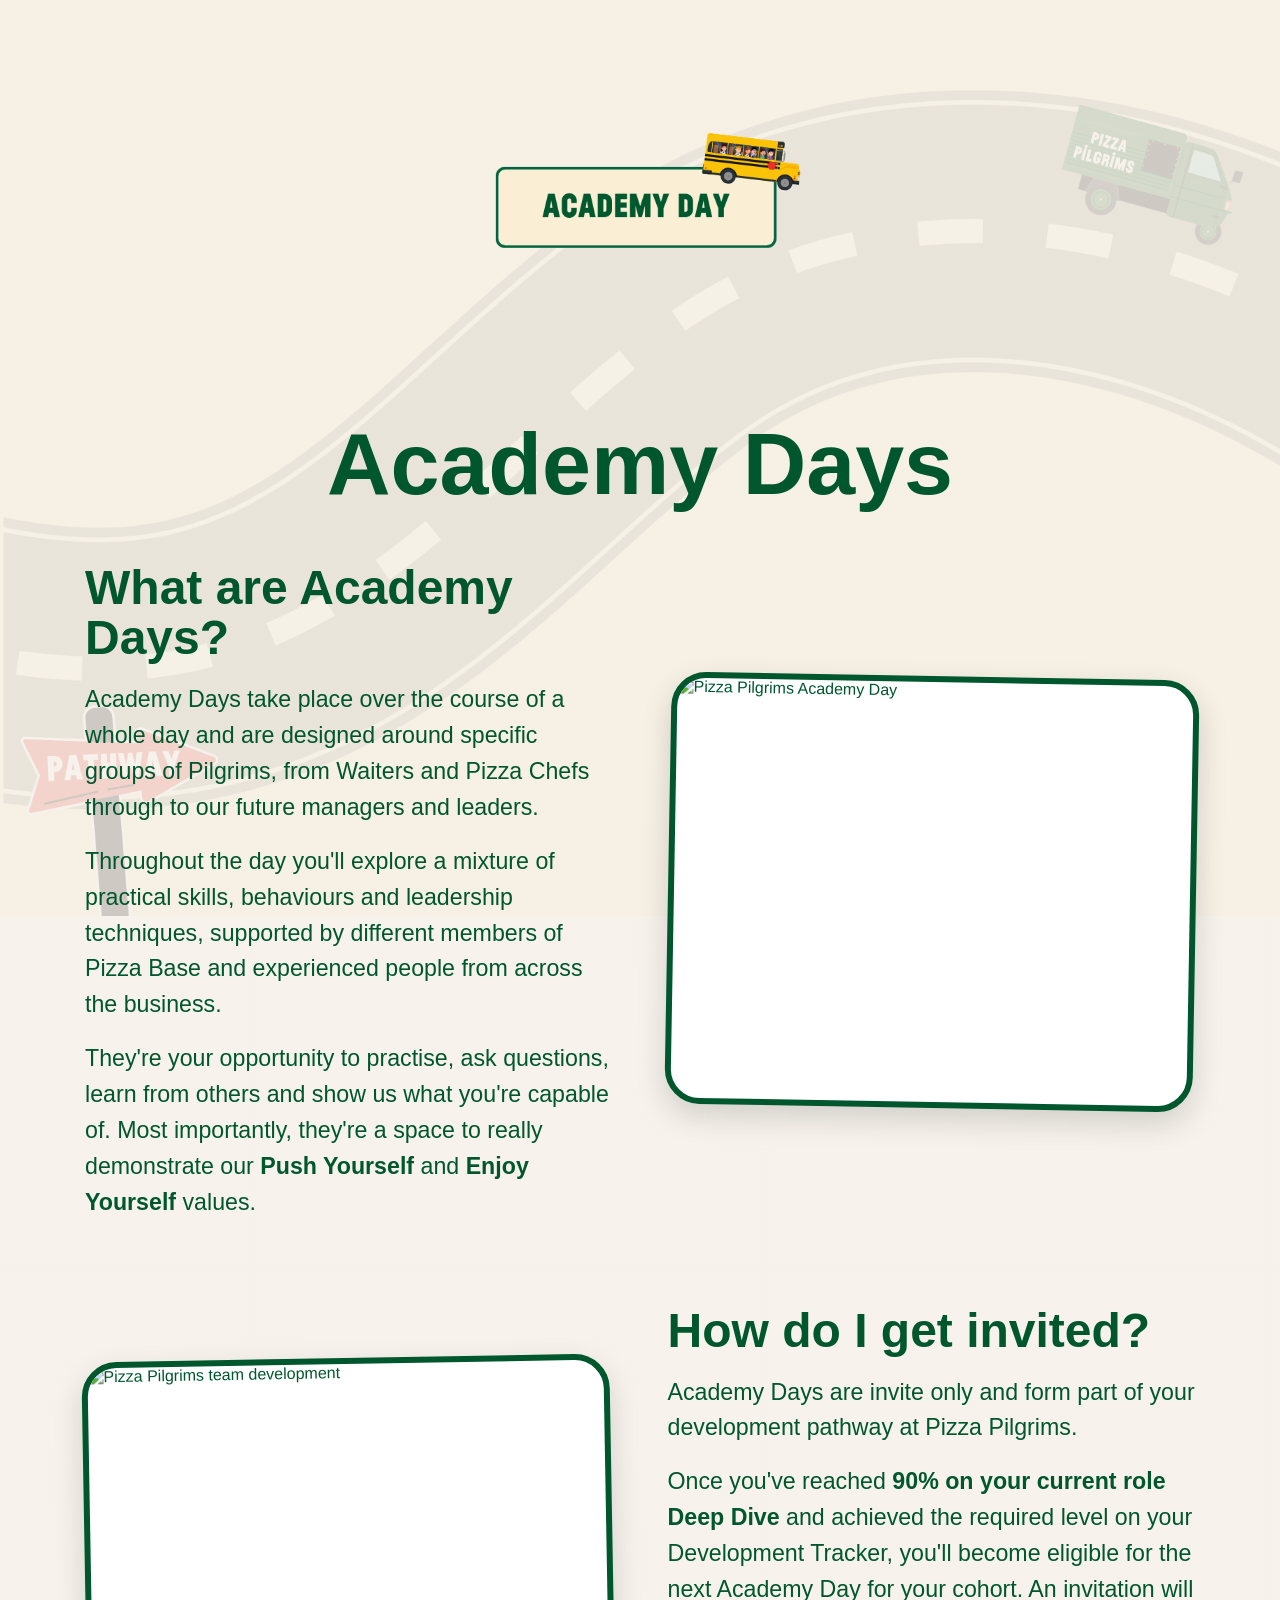
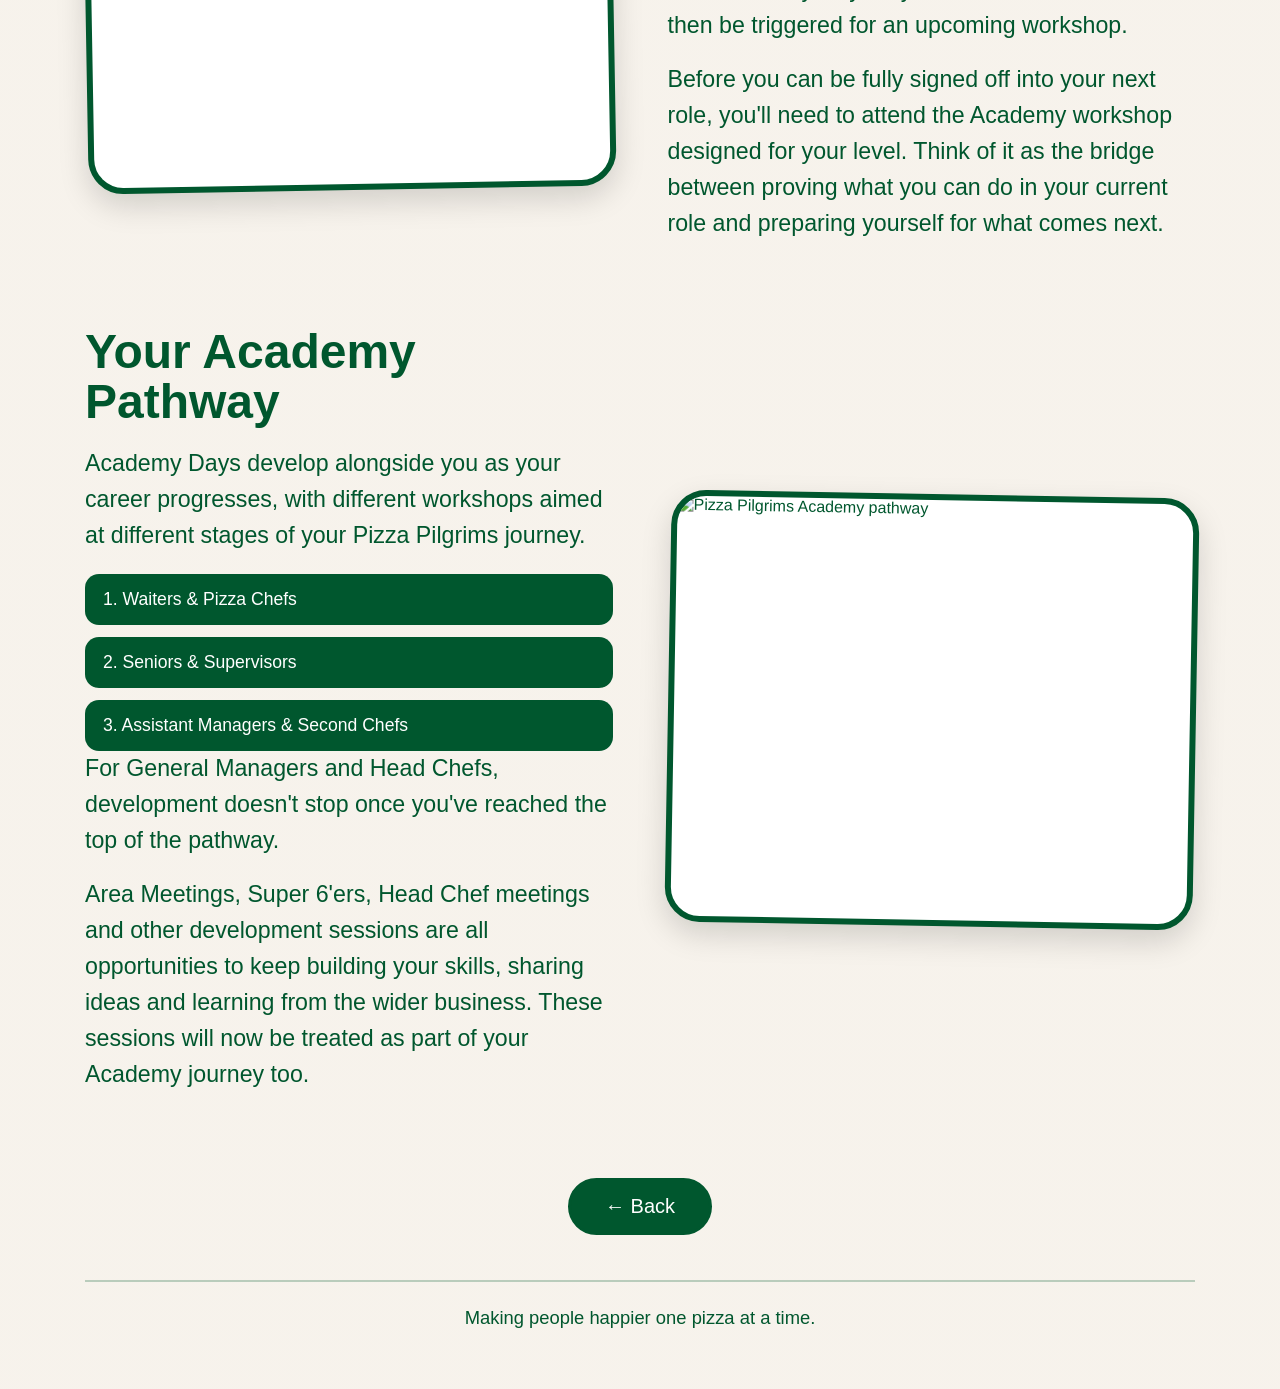
==== index.html @ 4c910af8 "Create index.html" ====
<!DOCTYPE html>
<html lang="en">

<head>
<meta charset="UTF-8">
<meta name="viewport" content="width=device-width, initial-scale=1.0">

<title>Academy Days</title>

<style>

/* =========================
   FONT
========================= */

@font-face {
    font-family: "PizzaPilgrims";
    src: url("./pizzapilgrims.otf") format("opentype");
    font-weight: normal;
    font-style: normal;
}


/* =========================
   COLOURS
========================= */

:root {
    --green: #00572E;
    --cream: #F5F0E8;
    --white: #ffffff;
}


/* =========================
   RESET
========================= */

* {
    margin: 0;
    padding: 0;
    box-sizing: border-box;
}


/* =========================
   PAGE
========================= */

body {
    min-height: 100vh;

    font-family: "PizzaPilgrims", Arial, sans-serif;

    color: var(--green);

    background:
        linear-gradient(
            rgba(245, 240, 232, 0.84),
            rgba(245, 240, 232, 0.84)
        ),
        url("./background.jpg") center center / cover fixed no-repeat;
}


/* =========================
   MAIN WRAPPER
========================= */

.wrapper {
    width: min(1150px, 92%);
    margin: auto;

    padding: 45px 20px 60px;
}


/* =========================
   HEADER
========================= */

header {
    text-align: center;
    margin-bottom: 55px;
}

.logo {
    width: min(350px, 75vw);
    display: block;

    margin: 0 auto 25px;
}

h1 {
    font-size: clamp(3rem, 7vw, 5.5rem);
    line-height: 1;

    color: var(--green);
}


/* =========================
   ACADEMY SECTIONS
========================= */

.academy-section {
    display: grid;
    grid-template-columns: 1fr 1fr;

    align-items: center;

    gap: 55px;

    margin-bottom: 85px;
}


/* =========================
   TEXT
========================= */

.text-content {
    font-size: clamp(1.15rem, 2vw, 1.45rem);
    line-height: 1.55;
}

.text-content h2 {
    font-size: clamp(2rem, 4vw, 3rem);

    margin-bottom: 18px;

    line-height: 1.05;
}

.text-content p + p {
    margin-top: 18px;
}


/* =========================
   IMAGE FRAME
========================= */

.image-frame {
    width: 100%;

    border: 6px solid var(--green);
    border-radius: 35px;

    overflow: hidden;

    background: var(--white);

    box-shadow:
        0 12px 30px rgba(0, 0, 0, 0.15);

    transform: rotate(1deg);
}

.academy-section:nth-of-type(even) .image-frame {
    transform: rotate(-1deg);
}

.image-frame img {
    width: 100%;
    height: 420px;

    display: block;

    object-fit: cover;
}


/* =========================
   COHORTS
========================= */

.cohorts {
    margin-top: 20px;

    display: grid;
    gap: 12px;
}

.cohort {
    background: var(--green);
    color: var(--white);

    padding: 12px 18px;

    border-radius: 14px;

    font-size: 1.1rem;
}


/* =========================
   BACK BUTTON
========================= */

.back-area {
    text-align: center;

    margin-top: 15px;
    margin-bottom: 45px;
}

.back-button {
    display: inline-block;

    background: var(--green);
    color: var(--white);

    text-decoration: none;

    padding: 14px 34px;

    border-radius: 50px;

    font-size: 1.25rem;

    border: 3px solid var(--green);

    transition:
        transform 0.2s ease,
        background 0.2s ease,
        color 0.2s ease;
}

.back-button:hover {
    background: var(--cream);
    color: var(--green);

    transform: translateY(-3px);
}


/* =========================
   FOOTER
========================= */

footer {
    text-align: center;

    font-size: 1.15rem;

    padding-top: 25px;

    border-top: 2px solid rgba(0, 87, 46, 0.25);
}


/* =========================
   MOBILE
========================= */

@media (max-width: 800px) {

    .wrapper {
        padding-top: 30px;
    }

    header {
        margin-bottom: 40px;
    }

    .academy-section {
        grid-template-columns: 1fr;

        gap: 28px;

        margin-bottom: 65px;
    }

    .image-frame {
        transform: none !important;
    }

    .image-frame img {
        height: 320px;
    }

    /*
       Section 2 has image first naturally.
       Section 1 + 3 are text then image,
       so move image above/below where needed.
    */

    .section-one .text-content {
        order: 1;
    }

    .section-one .image-frame {
        order: 2;
    }

    .section-two .image-frame {
        order: 1;
    }

    .section-two .text-content {
        order: 2;
    }

    .section-three .text-content {
        order: 1;
    }

    .section-three .image-frame {
        order: 2;
    }
}

</style>
</head>


<body>

<div class="wrapper">


    <!-- =====================
         HEADER
    ====================== -->

    <header>

        <img
            src="./logo.png"
            alt="Pizza Pilgrims Academy"
            class="logo"
        >

        <h1>Academy Days</h1>

    </header>



    <!-- =====================
         SECTION ONE
    ====================== -->

    <section class="academy-section section-one">

        <div class="text-content">

            <h2>What are Academy Days?</h2>

            <p>
                Academy Days take place over the course of a whole day and are
                designed around specific groups of Pilgrims, from Waiters and
                Pizza Chefs through to our future managers and leaders.
            </p>

            <p>
                Throughout the day you'll explore a mixture of practical skills,
                behaviours and leadership techniques, supported by different
                members of Pizza Base and experienced people from across the
                business.
            </p>

            <p>
                They're your opportunity to practise, ask questions, learn from
                others and show us what you're capable of. Most importantly,
                they're a space to really demonstrate our
                <strong>Push Yourself</strong> and
                <strong>Enjoy Yourself</strong> values.
            </p>

        </div>


        <div class="image-frame">

            <img
                src="./Photo1.jpg"
                alt="Pizza Pilgrims Academy Day"
            >

        </div>

    </section>



    <!-- =====================
         SECTION TWO
    ====================== -->

    <section class="academy-section section-two">

        <div class="image-frame">

            <img
                src="./Photo2.jpg"
                alt="Pizza Pilgrims team development"
            >

        </div>


        <div class="text-content">

            <h2>How do I get invited?</h2>

            <p>
                Academy Days are invite only and form part of your development
                pathway at Pizza Pilgrims.
            </p>

            <p>
                Once you've reached <strong>90% on your current role Deep Dive</strong>
                and achieved the required level on your Development Tracker,
                you'll become eligible for the next Academy Day for your cohort.
                An invitation will then be triggered for an upcoming workshop.
            </p>

            <p>
                Before you can be fully signed off into your next role, you'll
                need to attend the Academy workshop designed for your level.
                Think of it as the bridge between proving what you can do in
                your current role and preparing yourself for what comes next.
            </p>

        </div>

    </section>



    <!-- =====================
         SECTION THREE
    ====================== -->

    <section class="academy-section section-three">

        <div class="text-content">

            <h2>Your Academy Pathway</h2>

            <p>
                Academy Days develop alongside you as your career progresses,
                with different workshops aimed at different stages of your
                Pizza Pilgrims journey.
            </p>


            <div class="cohorts">

                <div class="cohort">
                    1. Waiters &amp; Pizza Chefs
                </div>

                <div class="cohort">
                    2. Seniors &amp; Supervisors
                </div>

                <div class="cohort">
                    3. Assistant Managers &amp; Second Chefs
                </div>

            </div>


            <p>
                For General Managers and Head Chefs, development doesn't stop
                once you've reached the top of the pathway.
            </p>

            <p>
                Area Meetings, Super 6'ers, Head Chef meetings and other
                development sessions are all opportunities to keep building
                your skills, sharing ideas and learning from the wider business.
                These sessions will now be treated as part of your Academy
                journey too.
            </p>

        </div>


        <div class="image-frame">

            <img
                src="./Photo3.jpg"
                alt="Pizza Pilgrims Academy pathway"
            >

        </div>

    </section>



    <!-- =====================
         BACK BUTTON
    ====================== -->

    <div class="back-area">

        <a
            href="https://joe-pizzapilgrims.github.io/Academy/#"
            class="back-button"
        >
            ← Back
        </a>

    </div>



    <!-- =====================
         FOOTER
    ====================== -->

    <footer>
        Making people happier one pizza at a time.
    </footer>


</div>

</body>
</html>
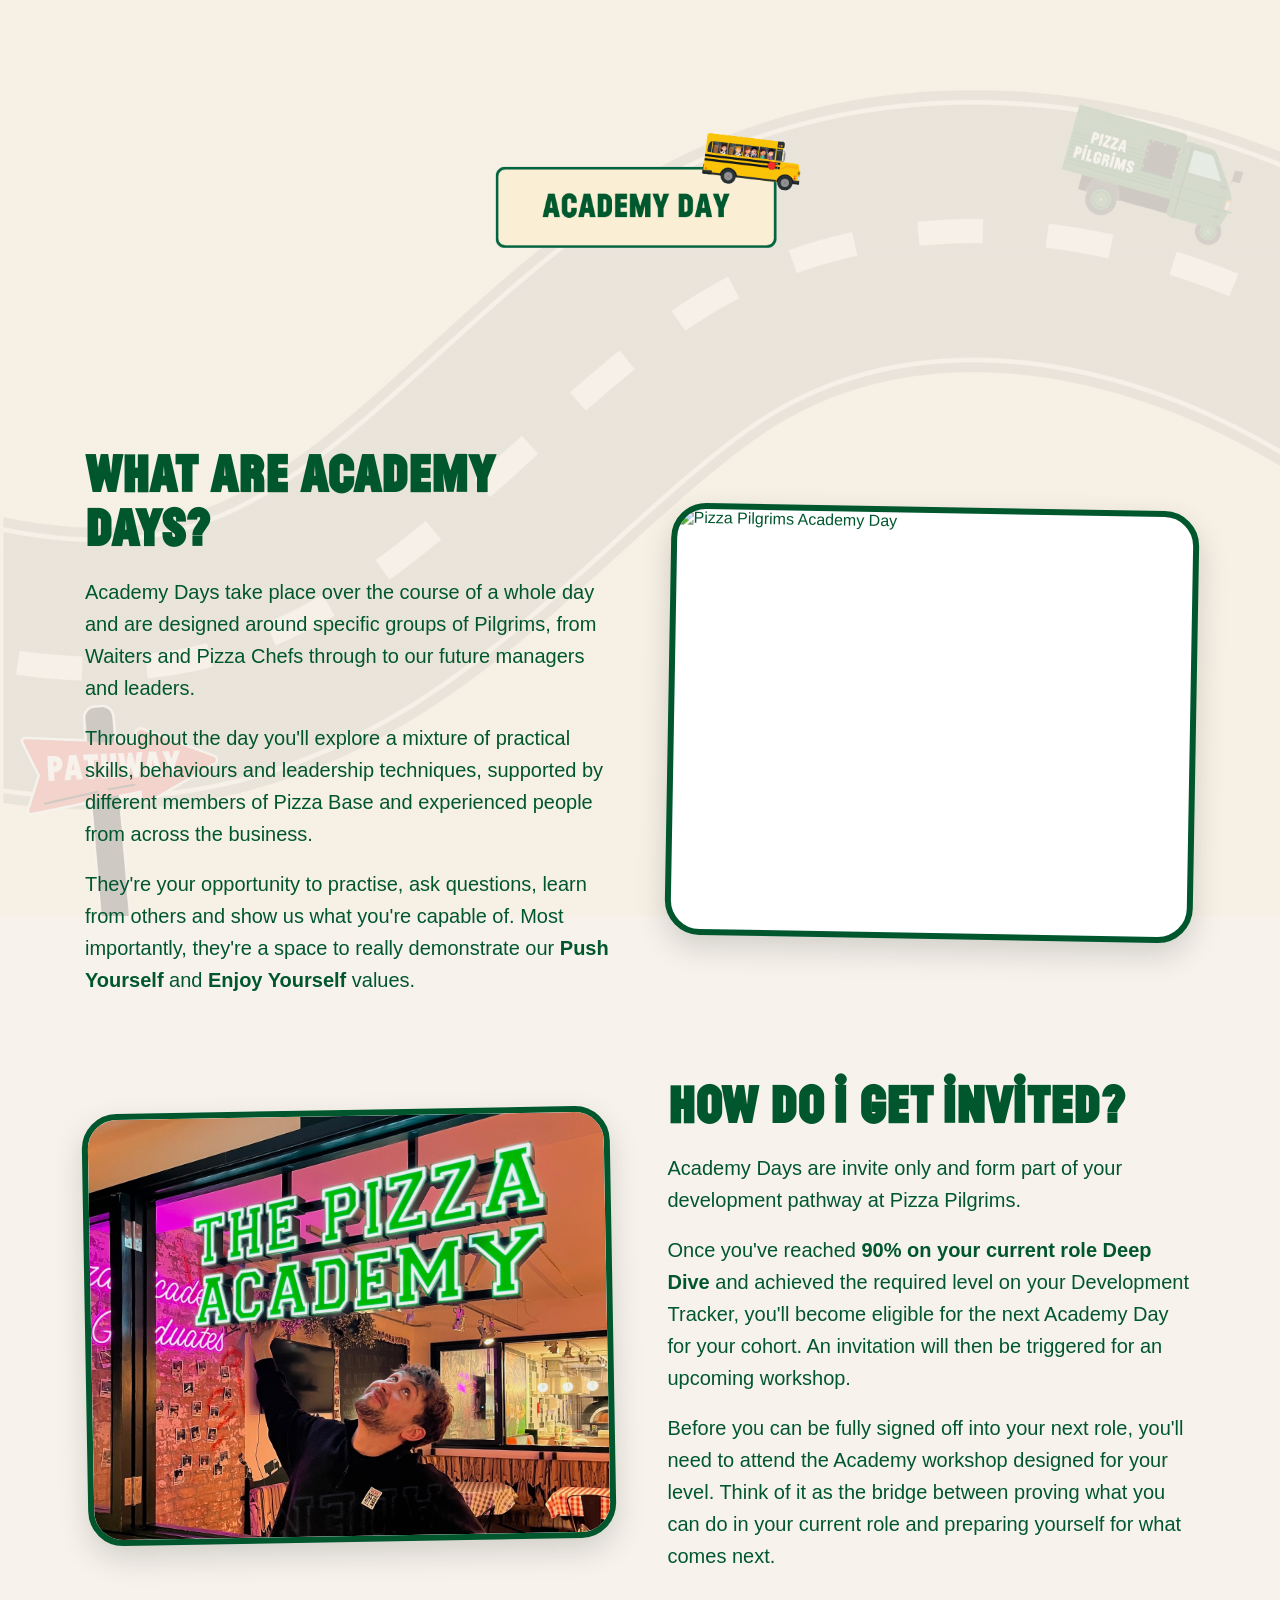
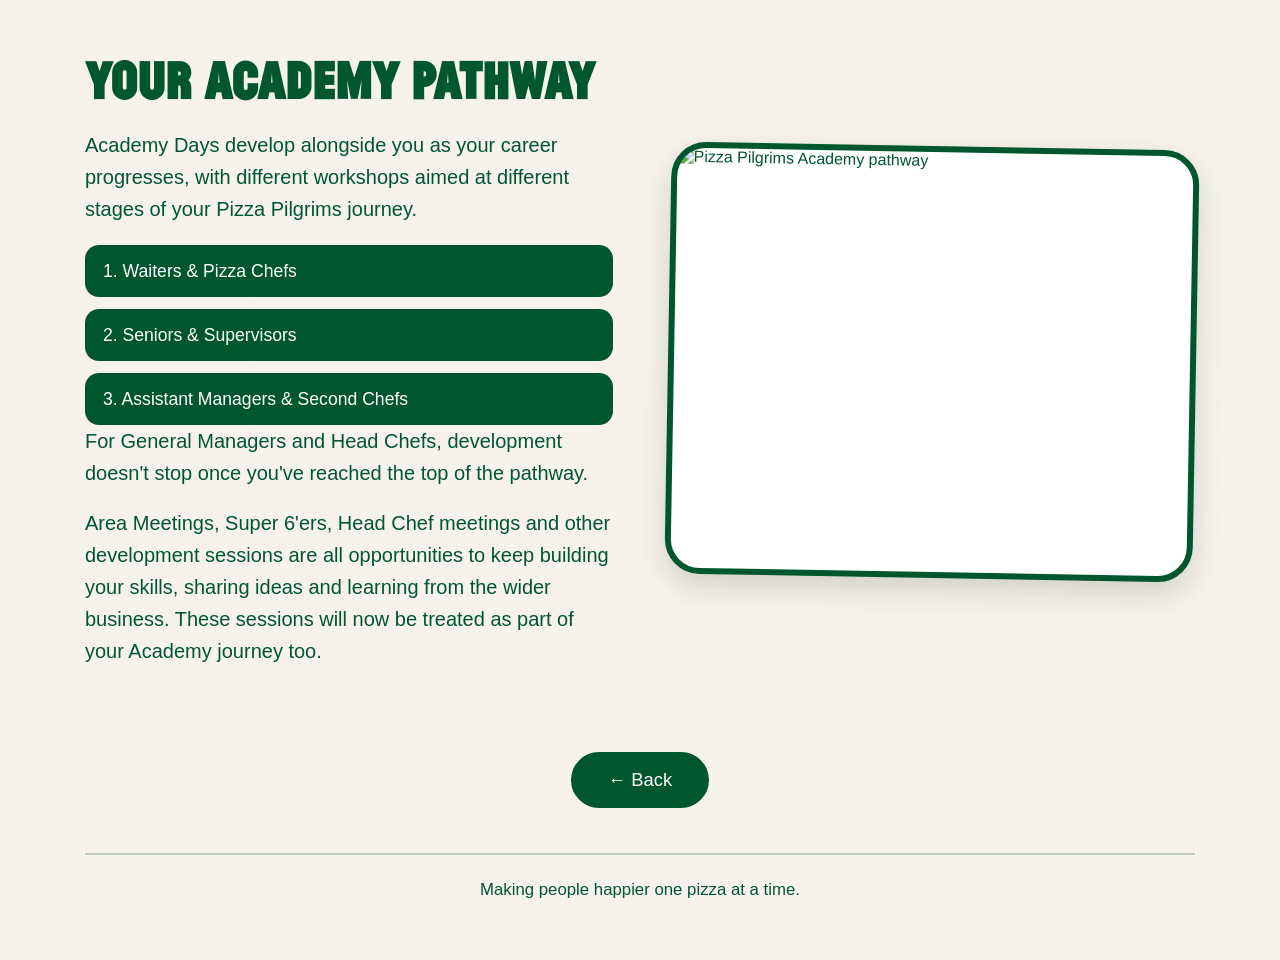
==== commit 5c408b25: "Update index.html" ====
--- a/index.html
+++ b/index.html
@@ -50,7 +50,7 @@
 body {
     min-height: 100vh;
 
-    font-family: "PizzaPilgrims", Arial, sans-serif;
+    font-family: Arial, sans-serif;
 
     color: var(--green);
 
@@ -88,14 +88,7 @@
     width: min(350px, 75vw);
     display: block;
 
-    margin: 0 auto 25px;
-}
-
-h1 {
-    font-size: clamp(3rem, 7vw, 5.5rem);
-    line-height: 1;
-
-    color: var(--green);
+    margin: 0 auto;
 }
 
 
@@ -120,12 +113,16 @@
 ========================= */
 
 .text-content {
-    font-size: clamp(1.15rem, 2vw, 1.45rem);
-    line-height: 1.55;
+    font-family: Arial, sans-serif;
+
+    font-size: clamp(1.05rem, 1.6vw, 1.25rem);
+    line-height: 1.6;
 }
 
 .text-content h2 {
-    font-size: clamp(2rem, 4vw, 3rem);
+    font-family: "PizzaPilgrims", Arial, sans-serif;
+
+    font-size: clamp(2.3rem, 4vw, 3.3rem);
 
     margin-bottom: 18px;
 
@@ -183,6 +180,8 @@
 }
 
 .cohort {
+    font-family: Arial, sans-serif;
+
     background: var(--green);
     color: var(--white);
 
@@ -208,6 +207,8 @@
 .back-button {
     display: inline-block;
 
+    font-family: Arial, sans-serif;
+
     background: var(--green);
     color: var(--white);
 
@@ -217,7 +218,7 @@
 
     border-radius: 50px;
 
-    font-size: 1.25rem;
+    font-size: 1.15rem;
 
     border: 3px solid var(--green);
 
@@ -240,9 +241,11 @@
 ========================= */
 
 footer {
+    font-family: Arial, sans-serif;
+
     text-align: center;
 
-    font-size: 1.15rem;
+    font-size: 1.05rem;
 
     padding-top: 25px;
 
@@ -280,12 +283,6 @@
         height: 320px;
     }
 
-    /*
-       Section 2 has image first naturally.
-       Section 1 + 3 are text then image,
-       so move image above/below where needed.
-    */
-
     .section-one .text-content {
         order: 1;
     }
@@ -320,9 +317,7 @@
 <div class="wrapper">
 
 
-    <!-- =====================
-         HEADER
-    ====================== -->
+    <!-- HEADER -->
 
     <header>
 
@@ -332,15 +327,11 @@
             class="logo"
         >
 
-        <h1>Academy Days</h1>
-
     </header>
 
 
 
-    <!-- =====================
-         SECTION ONE
-    ====================== -->
+    <!-- SECTION ONE -->
 
     <section class="academy-section section-one">
 
@@ -371,11 +362,10 @@
 
         </div>
 
-
         <div class="image-frame">
 
             <img
-                src="./Photo1.jpg"
+                src="./photo1.jpg"
                 alt="Pizza Pilgrims Academy Day"
             >
 
@@ -385,16 +375,14 @@
 
 
 
-    <!-- =====================
-         SECTION TWO
-    ====================== -->
+    <!-- SECTION TWO -->
 
     <section class="academy-section section-two">
 
         <div class="image-frame">
 
             <img
-                src="./Photo2.jpg"
+                src="./photo2.jpg"
                 alt="Pizza Pilgrims team development"
             >
 
@@ -430,9 +418,7 @@
 
 
 
-    <!-- =====================
-         SECTION THREE
-    ====================== -->
+    <!-- SECTION THREE -->
 
     <section class="academy-section section-three">
 
@@ -483,7 +469,7 @@
         <div class="image-frame">
 
             <img
-                src="./Photo3.jpg"
+                src="./photo3.jpg"
                 alt="Pizza Pilgrims Academy pathway"
             >
 
@@ -491,11 +477,7 @@
 
     </section>
 
-
-
-    <!-- =====================
-         BACK BUTTON
-    ====================== -->
+    <!-- BACK BUTTON -->
 
     <div class="back-area">
 
@@ -508,11 +490,7 @@
 
     </div>
 
-
-
-    <!-- =====================
-         FOOTER
-    ====================== -->
+    <!-- FOOTER -->
 
     <footer>
         Making people happier one pizza at a time.
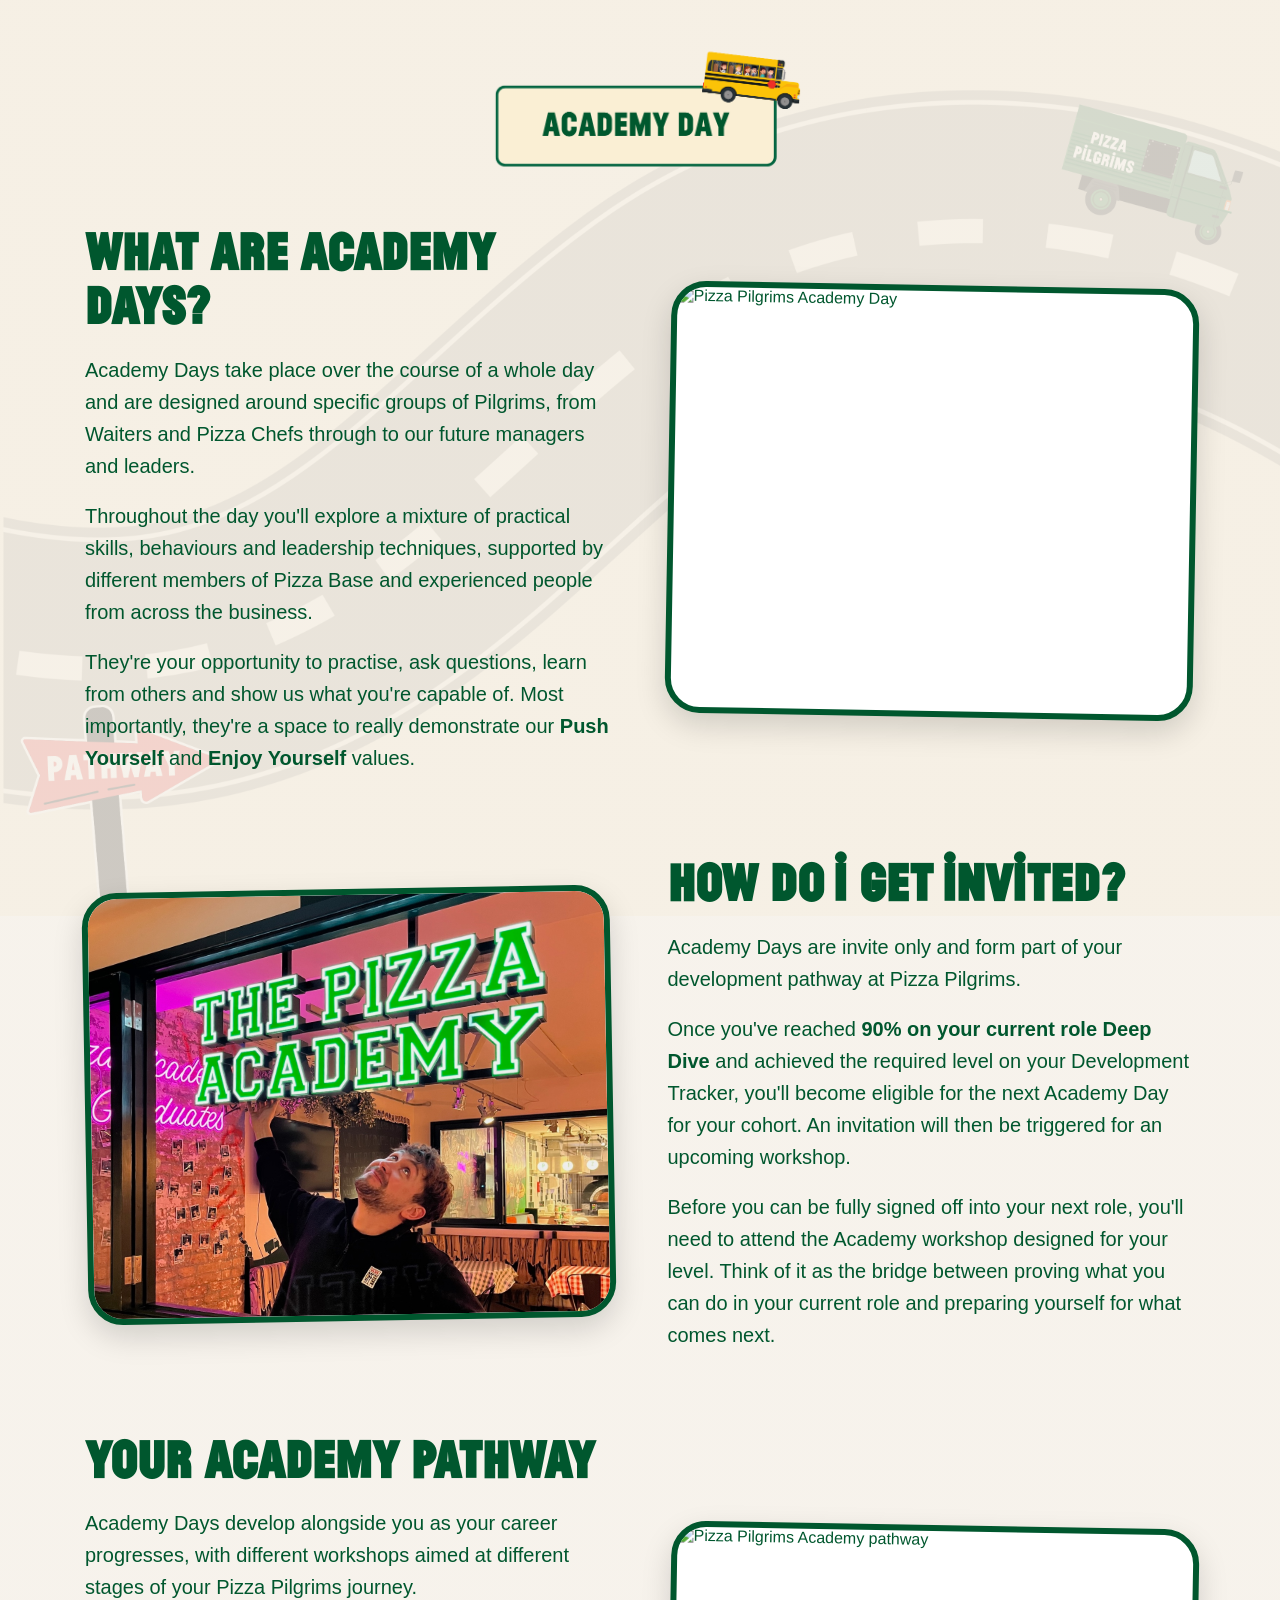
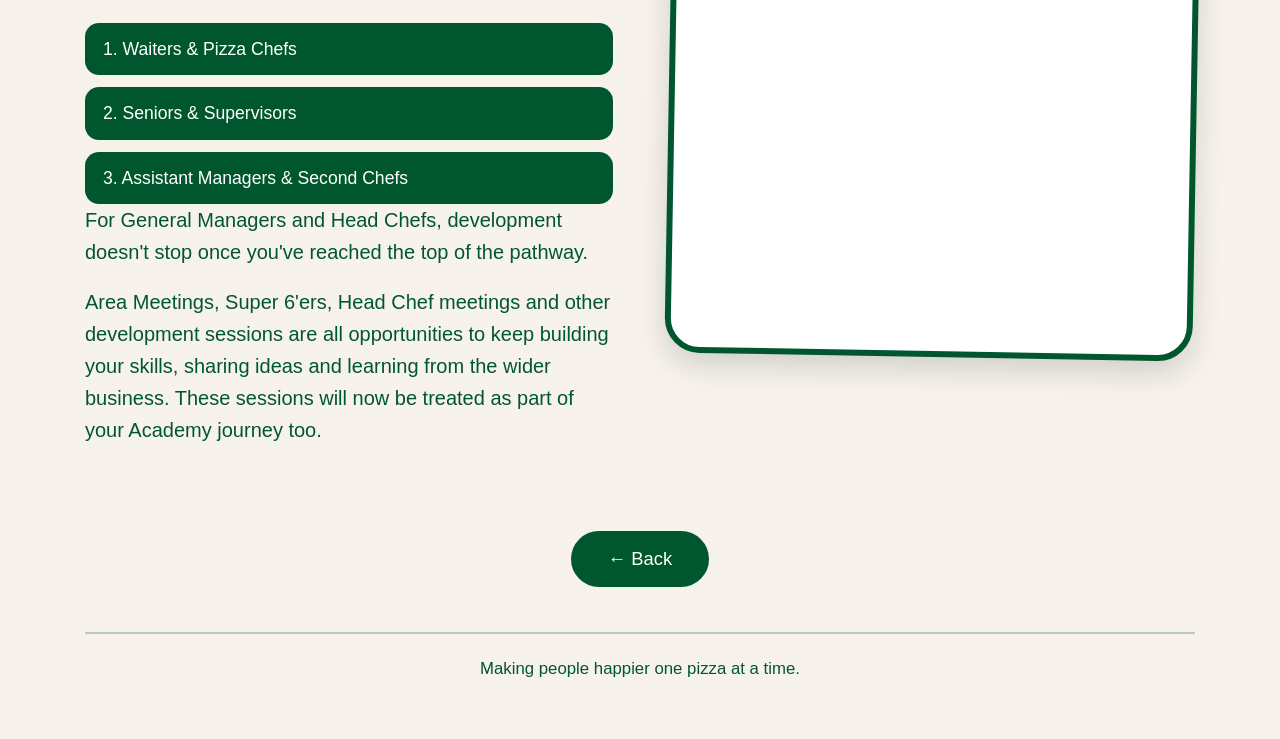
==== commit e907d790: "Update index.html" ====
--- a/index.html
+++ b/index.html
@@ -382,7 +382,7 @@
         <div class="image-frame">
 
             <img
-                src="./photo2.jpg"
+                src="photo2.jpg"
                 alt="Pizza Pilgrims team development"
             >
 
@@ -469,7 +469,7 @@
         <div class="image-frame">
 
             <img
-                src="./photo3.jpg"
+                src="photo3.jpg"
                 alt="Pizza Pilgrims Academy pathway"
             >
 
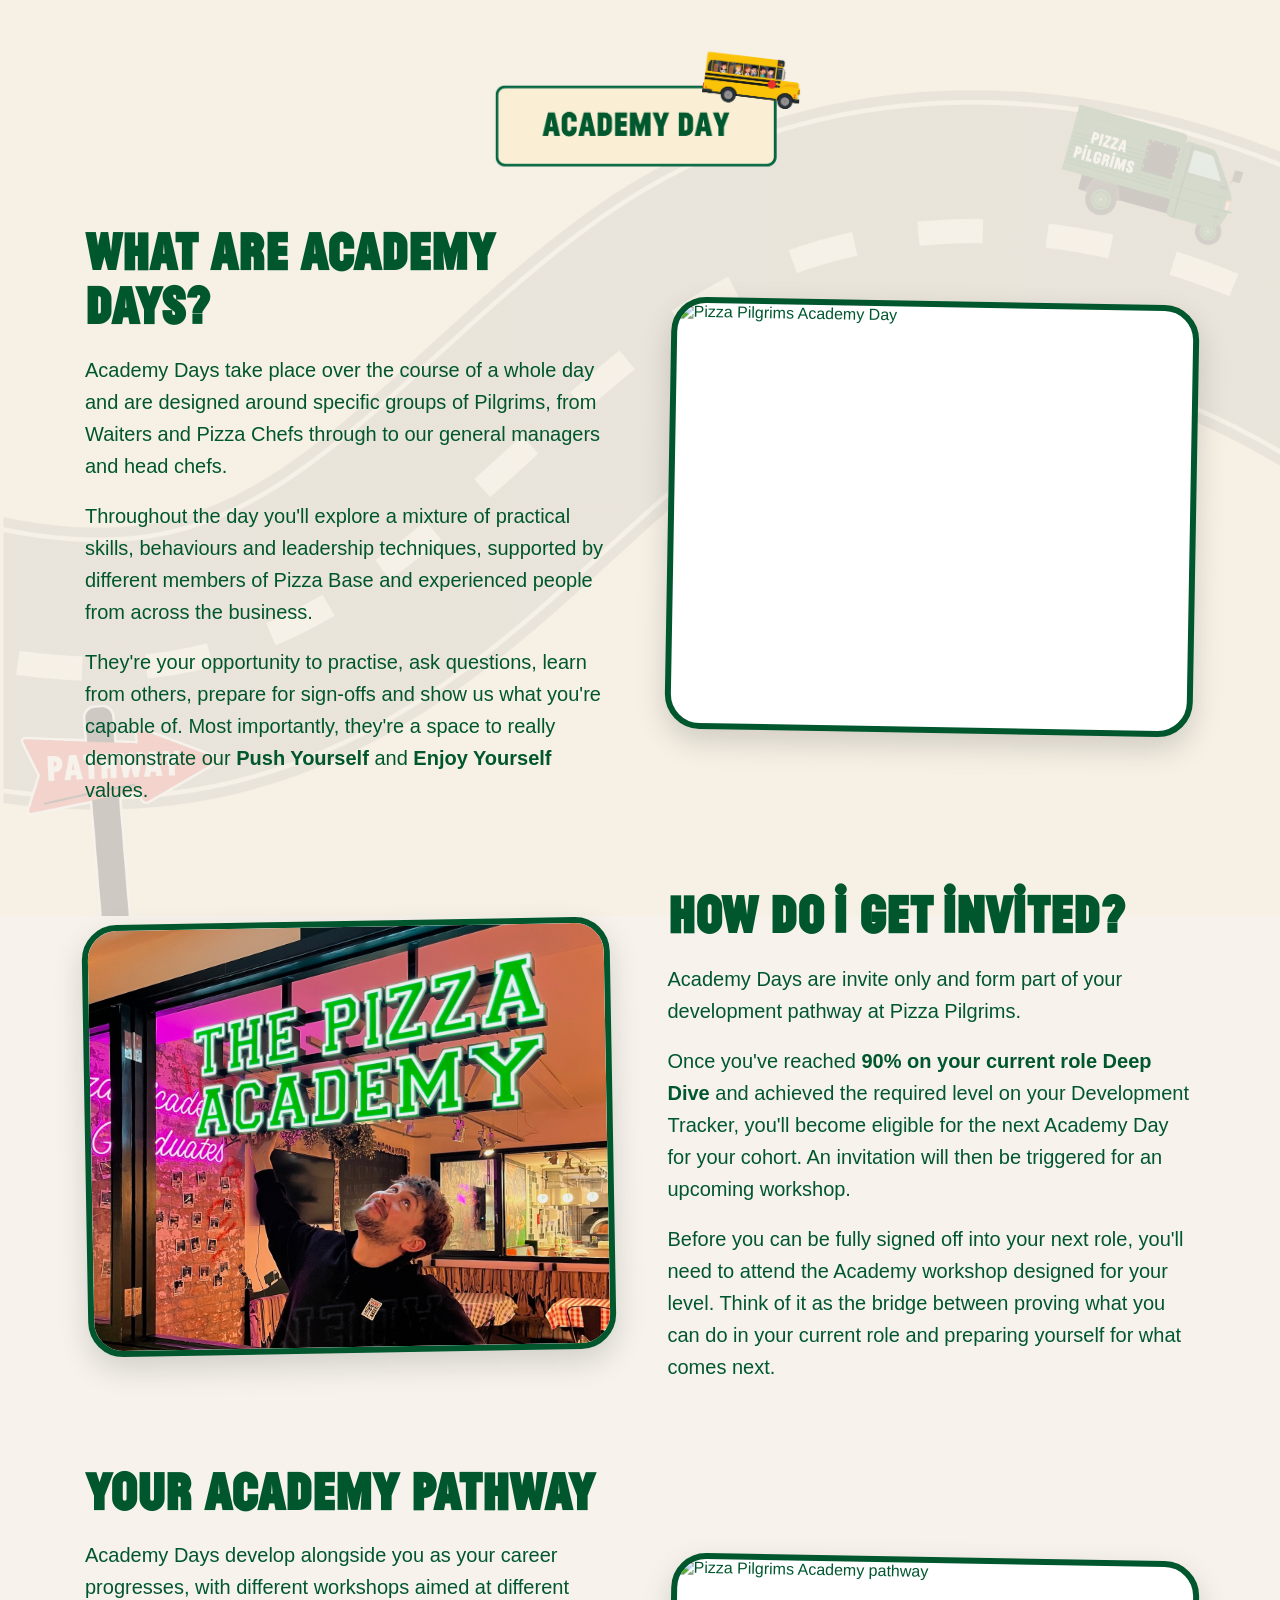
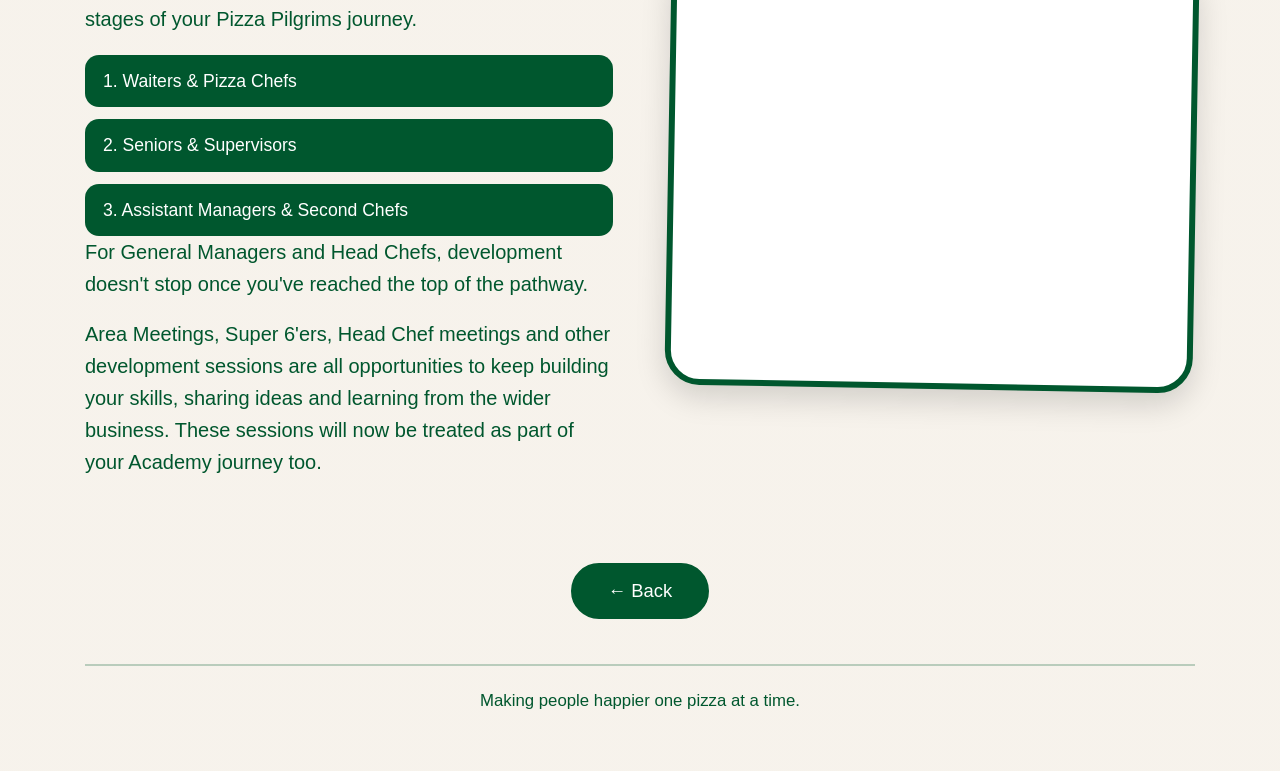
==== commit 7279f999: "Update index.html" ====
--- a/index.html
+++ b/index.html
@@ -342,7 +342,7 @@
             <p>
                 Academy Days take place over the course of a whole day and are
                 designed around specific groups of Pilgrims, from Waiters and
-                Pizza Chefs through to our future managers and leaders.
+                Pizza Chefs through to our general managers and head chefs.
             </p>
 
             <p>
@@ -354,7 +354,7 @@
 
             <p>
                 They're your opportunity to practise, ask questions, learn from
-                others and show us what you're capable of. Most importantly,
+                others, prepare for sign-offs and show us what you're capable of. Most importantly,
                 they're a space to really demonstrate our
                 <strong>Push Yourself</strong> and
                 <strong>Enjoy Yourself</strong> values.
@@ -365,7 +365,7 @@
         <div class="image-frame">
 
             <img
-                src="./photo1.jpg"
+                src="photo1.jpg"
                 alt="Pizza Pilgrims Academy Day"
             >
 
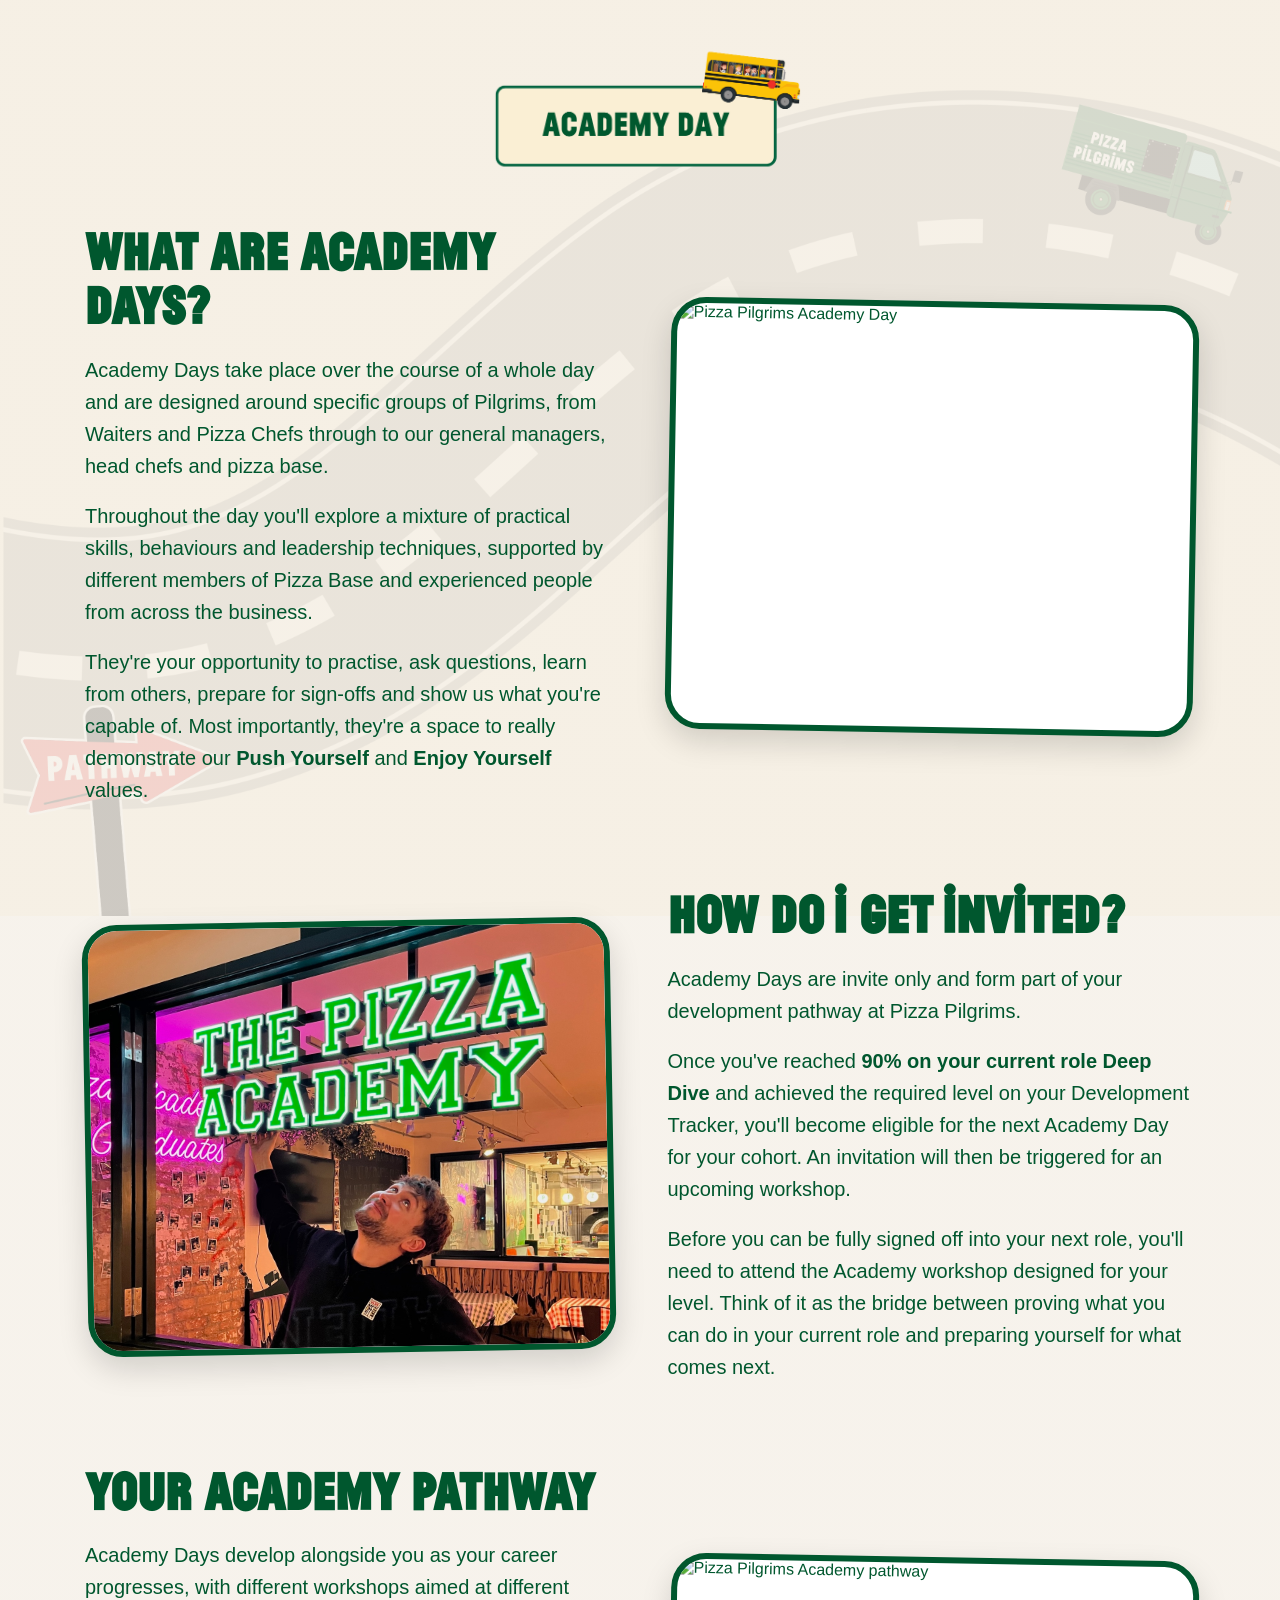
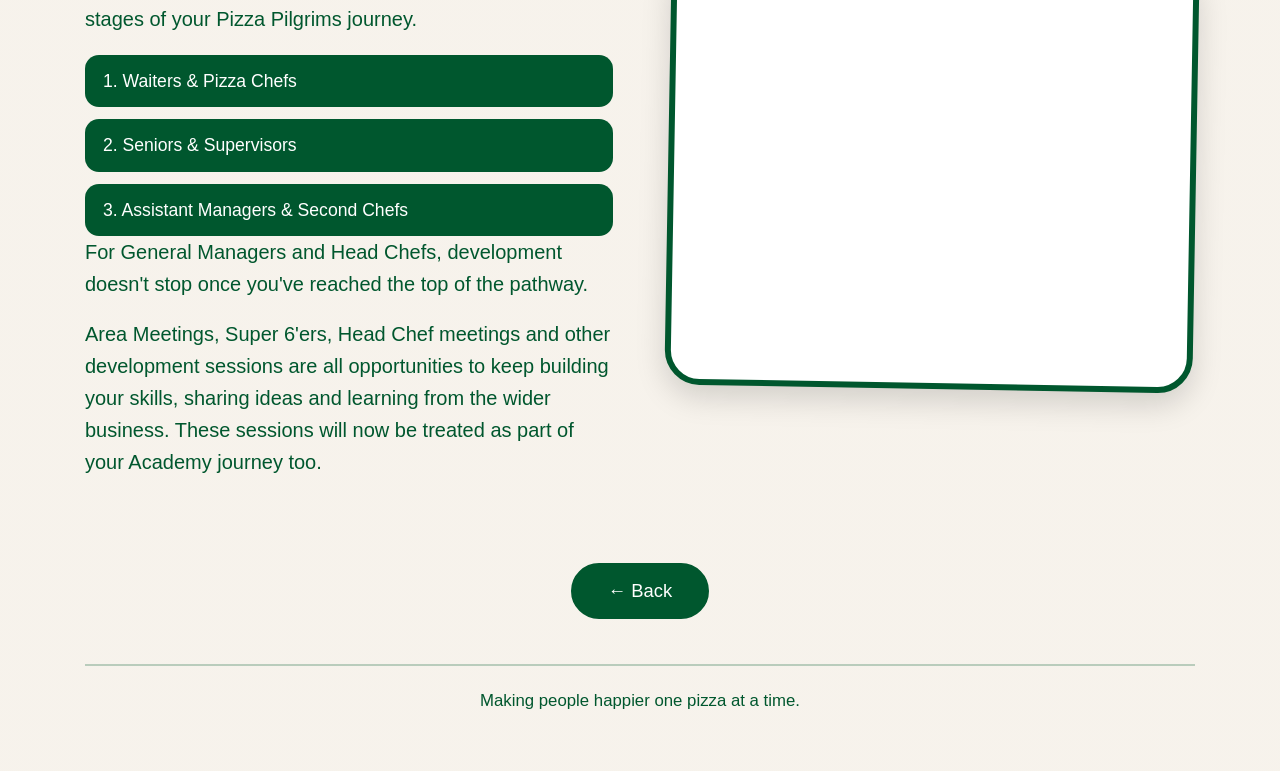
==== commit d25e3e8f: "Update index.html" ====
--- a/index.html
+++ b/index.html
@@ -342,7 +342,7 @@
             <p>
                 Academy Days take place over the course of a whole day and are
                 designed around specific groups of Pilgrims, from Waiters and
-                Pizza Chefs through to our general managers and head chefs.
+                Pizza Chefs through to our general managers, head chefs and pizza base.
             </p>
 
             <p>
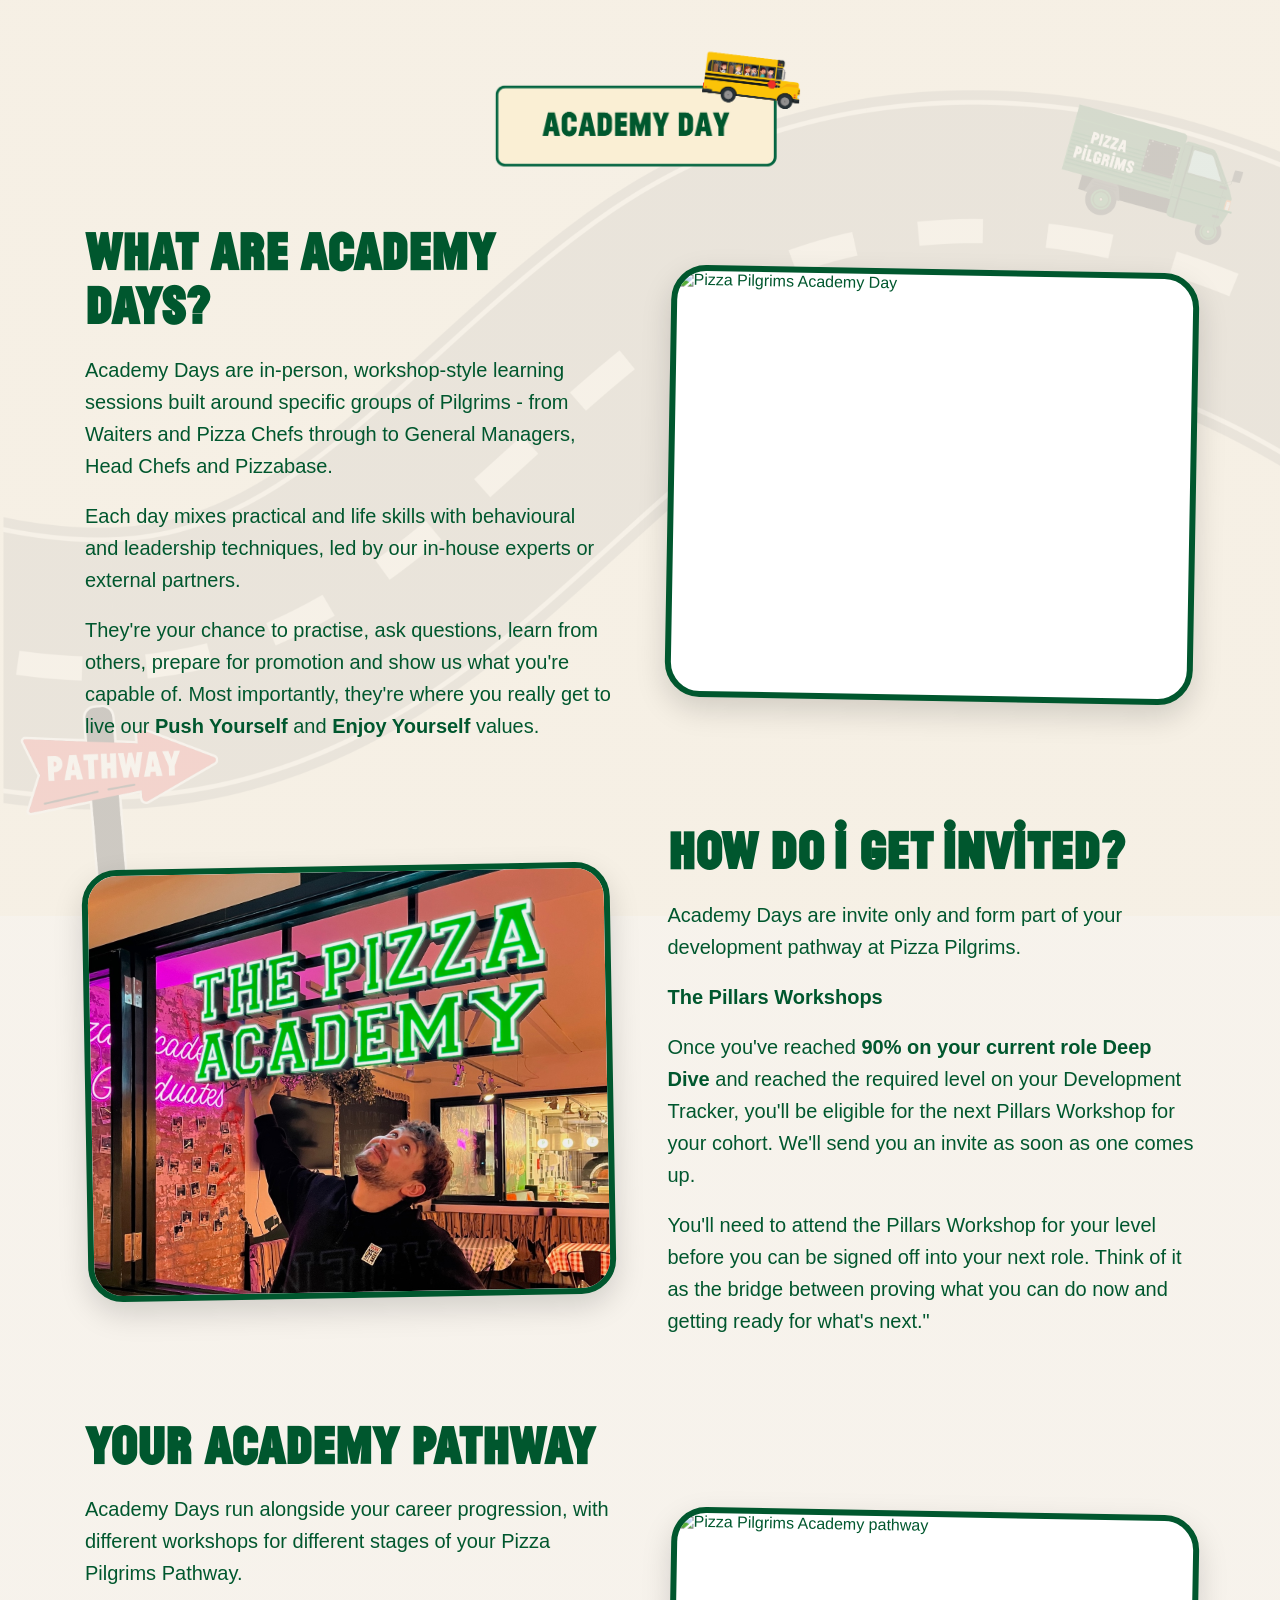
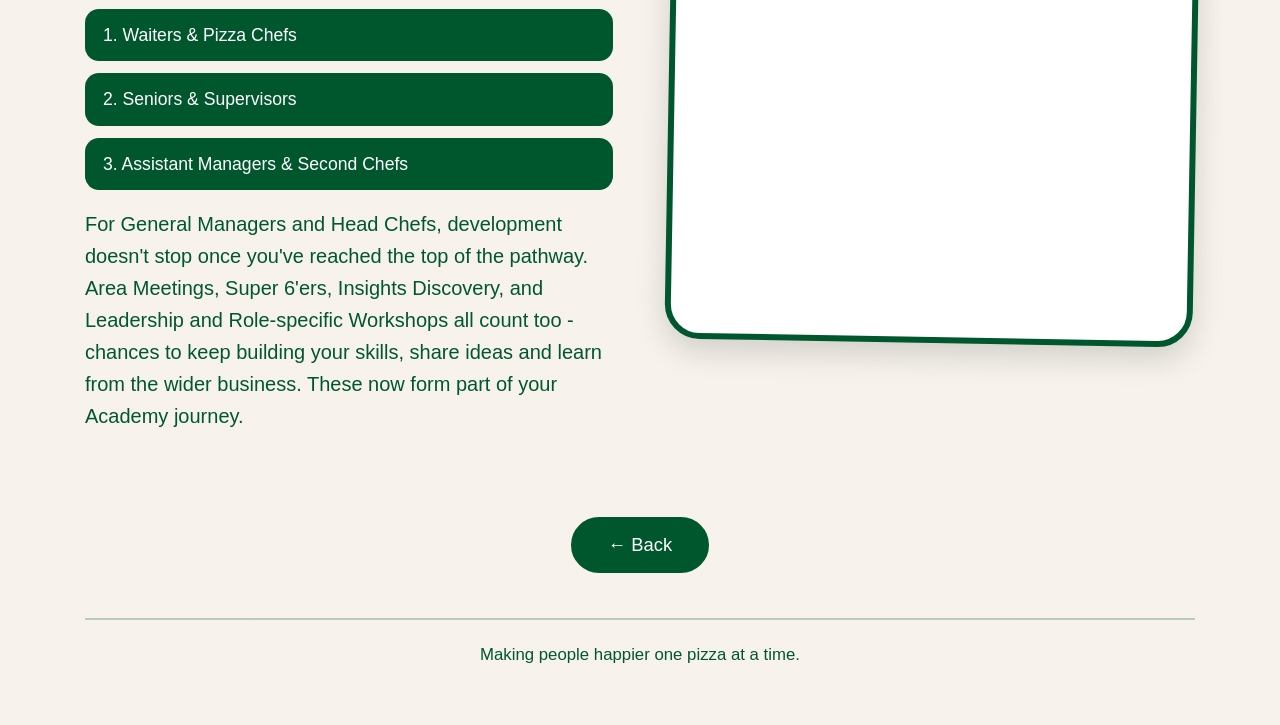
==== commit e80a5089: "Update index.html" ====
--- a/index.html
+++ b/index.html
@@ -340,22 +340,20 @@
             <h2>What are Academy Days?</h2>
 
             <p>
-                Academy Days take place over the course of a whole day and are
-                designed around specific groups of Pilgrims, from Waiters and
-                Pizza Chefs through to our general managers, head chefs and pizza base.
-            </p>
-
-            <p>
-                Throughout the day you'll explore a mixture of practical skills,
-                behaviours and leadership techniques, supported by different
-                members of Pizza Base and experienced people from across the
-                business.
-            </p>
-
-            <p>
-                They're your opportunity to practise, ask questions, learn from
-                others, prepare for sign-offs and show us what you're capable of. Most importantly,
-                they're a space to really demonstrate our
+              Academy Days are in-person, workshop-style learning sessions built around specific groups of Pilgrims
+               - from Waiters and Pizza Chefs through to General Managers, Head Chefs and Pizzabase.
+            </p>
+
+            <p>
+               Each day mixes practical and life skills with behavioural and 
+               leadership techniques, led by our in-house experts or external partners.
+
+            </p>
+
+            <p>
+               They're your chance to practise, ask questions, learn from others, 
+               prepare for promotion and show us what you're capable of. Most importantly, 
+               they're where you really get to live our
                 <strong>Push Yourself</strong> and
                 <strong>Enjoy Yourself</strong> values.
             </p>
@@ -399,17 +397,19 @@
             </p>
 
             <p>
+                <strong>The Pillars Workshops</strong>
+            </p>
+
+            <p>
                 Once you've reached <strong>90% on your current role Deep Dive</strong>
-                and achieved the required level on your Development Tracker,
-                you'll become eligible for the next Academy Day for your cohort.
-                An invitation will then be triggered for an upcoming workshop.
-            </p>
-
-            <p>
-                Before you can be fully signed off into your next role, you'll
-                need to attend the Academy workshop designed for your level.
-                Think of it as the bridge between proving what you can do in
-                your current role and preparing yourself for what comes next.
+               and reached the required level on your Development Tracker, 
+               you'll be eligible for the next Pillars Workshop for your cohort. 
+               We'll send you an invite as soon as one comes up.
+            </p>
+
+            <p>
+               You'll need to attend the Pillars Workshop for your level before you can be signed off into your next role. 
+               Think of it as the bridge between proving what you can do now and getting ready for what's next."
             </p>
 
         </div>
@@ -427,9 +427,9 @@
             <h2>Your Academy Pathway</h2>
 
             <p>
-                Academy Days develop alongside you as your career progresses,
-                with different workshops aimed at different stages of your
-                Pizza Pilgrims journey.
+               Academy Days run alongside your career progression, 
+               with different workshops for different stages of your Pizza Pilgrims Pathway.
+
             </p>
 
 
@@ -448,19 +448,15 @@
                 </div>
 
             </div>
-
-
-            <p>
-                For General Managers and Head Chefs, development doesn't stop
-                once you've reached the top of the pathway.
-            </p>
-
-            <p>
-                Area Meetings, Super 6'ers, Head Chef meetings and other
-                development sessions are all opportunities to keep building
-                your skills, sharing ideas and learning from the wider business.
-                These sessions will now be treated as part of your Academy
-                journey too.
+            <P>
+
+            </P>   
+
+            <p>
+        For General Managers and Head Chefs, development doesn't stop once you've reached the top of the pathway. 
+               Area Meetings, Super 6'ers, Insights Discovery, and Leadership and Role-specific Workshops all count 
+               too - chances to keep building your skills, share ideas and learn from the wider business. 
+               These now form part of your Academy journey.
             </p>
 
         </div>
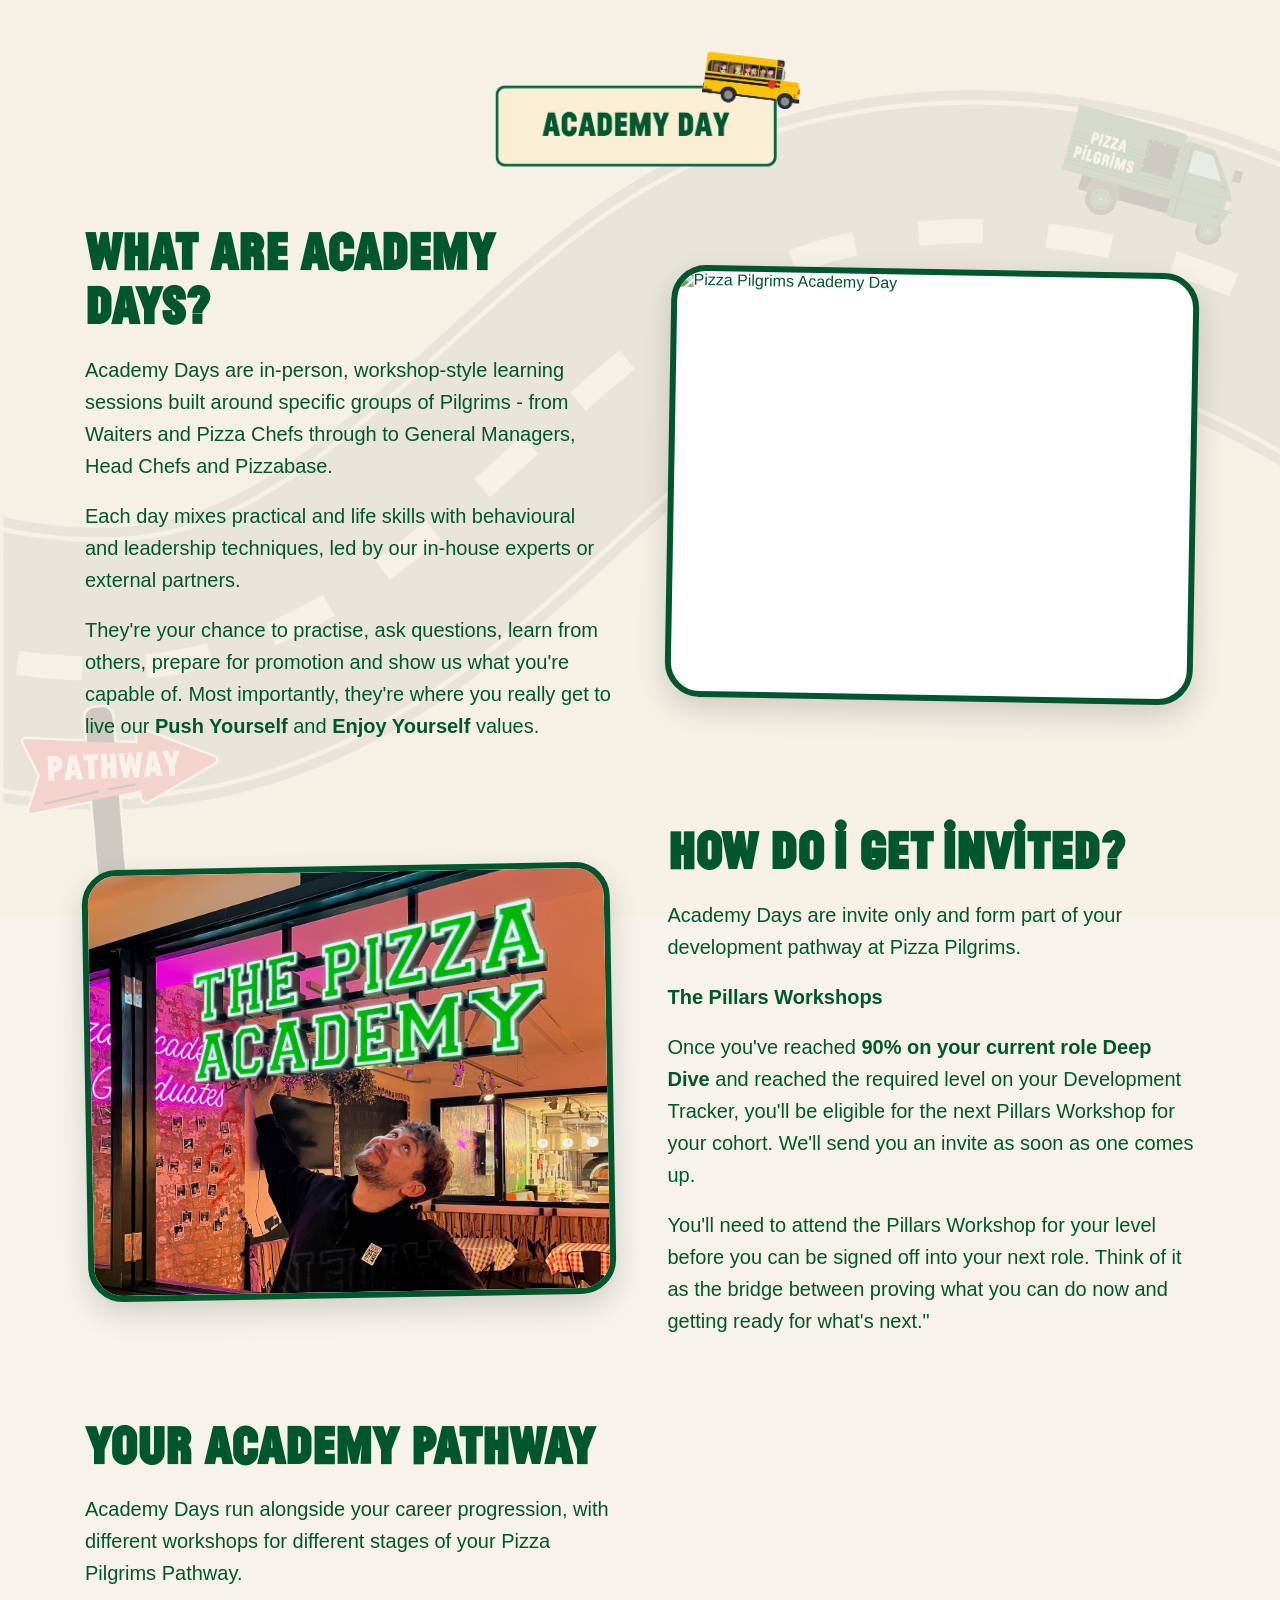
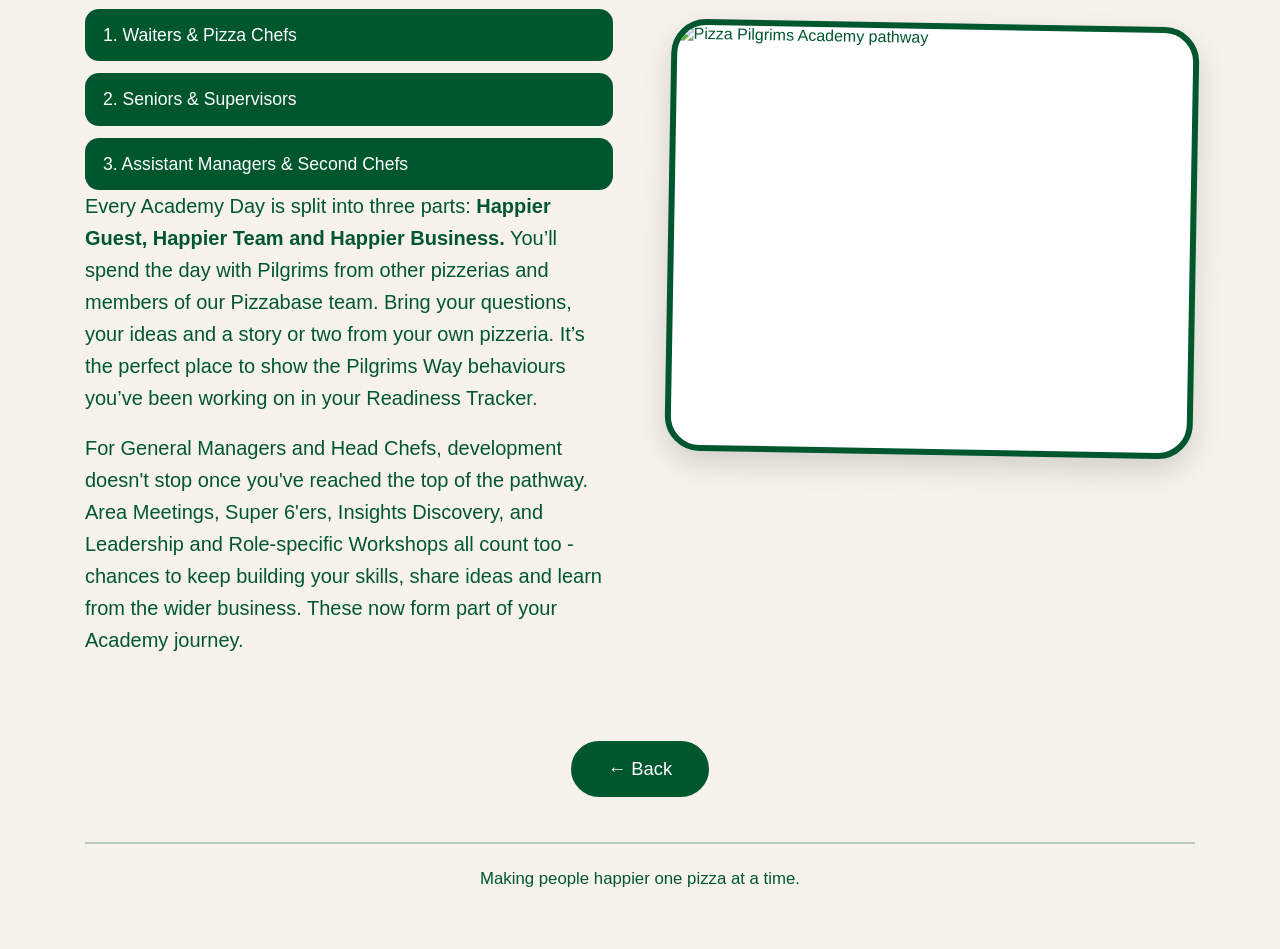
==== commit 914afafc: "Link Academy pathway cohorts to branded workshop detail pages" ====
--- a/index.html
+++ b/index.html
@@ -179,7 +179,10 @@
     gap: 12px;
 }
 
+.cohort:hover, .cohort:focus-visible { text-decoration: underline; }
+.cohort:focus-visible { outline: 3px solid var(--green); outline-offset: 3px; }
 .cohort {
+    text-decoration: none;
     font-family: Arial, sans-serif;
 
     background: var(--green);
@@ -420,7 +423,7 @@
 
     <!-- SECTION THREE -->
 
-    <section class="academy-section section-three">
+    <section id="academy-pathway" class="academy-section section-three">
 
         <div class="text-content">
 
@@ -435,22 +438,20 @@
 
             <div class="cohorts">
 
-                <div class="cohort">
+                <a class="cohort" href="leading-others.html">
                     1. Waiters &amp; Pizza Chefs
-                </div>
-
-                <div class="cohort">
+                </a>
+
+                <a class="cohort" href="developing-others.html">
                     2. Seniors &amp; Supervisors
-                </div>
-
-                <div class="cohort">
+                </a>
+
+                <a class="cohort" href="growing-the-business.html">
                     3. Assistant Managers &amp; Second Chefs
-                </div>
+                </a>
 
             </div>
-            <P>
-
-            </P>   
+            <p>Every Academy Day is split into three parts: <strong>Happier Guest, Happier Team and Happier Business.</strong> You’ll spend the day with Pilgrims from other pizzerias and members of our Pizzabase team. Bring your questions, your ideas and a story or two from your own pizzeria. It’s the perfect place to show the Pilgrims Way behaviours you’ve been working on in your Readiness Tracker.</p>   
 
             <p>
         For General Managers and Head Chefs, development doesn't stop once you've reached the top of the pathway. 
